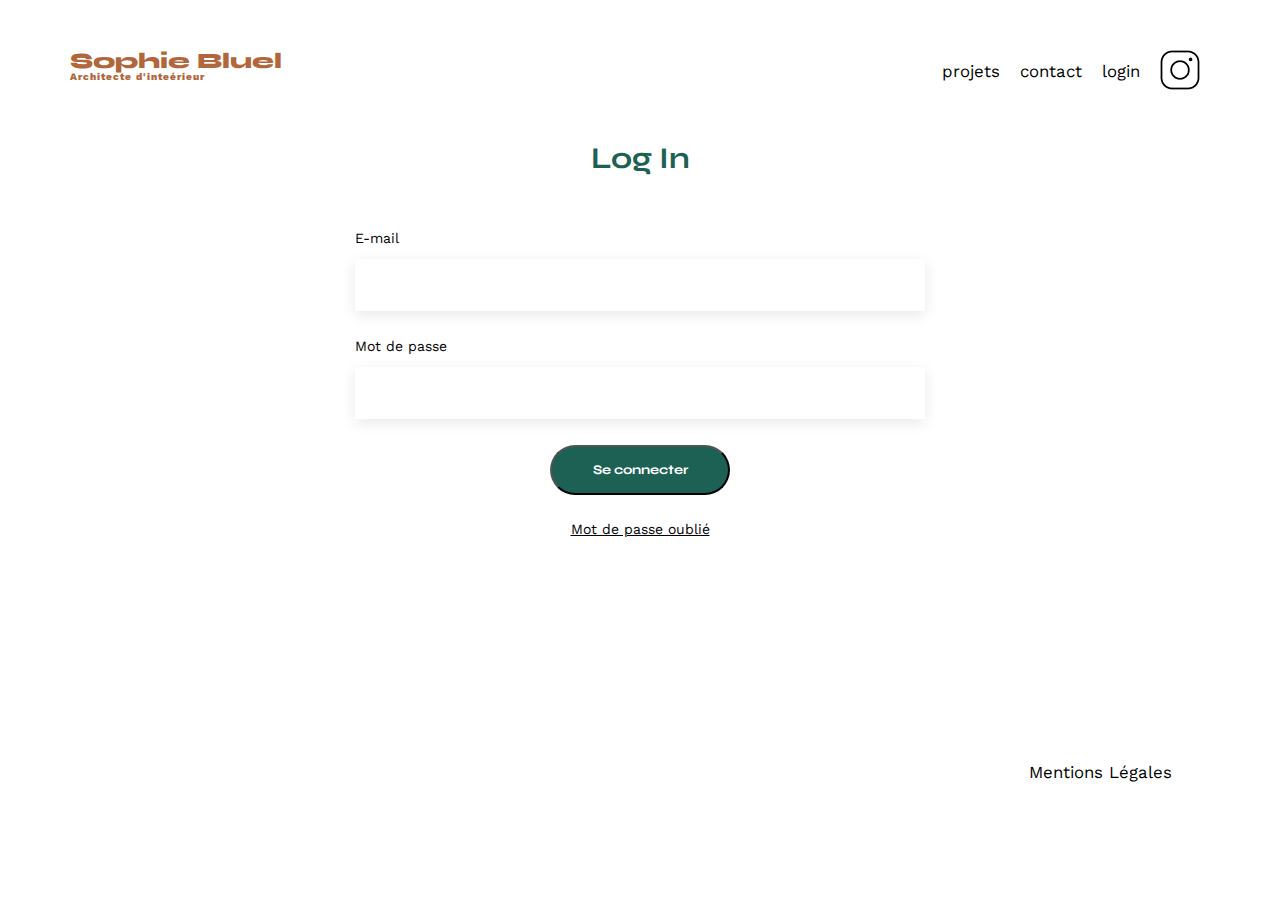
==== FrontEnd/assets/pages/admin.html @ 4a73163d "Ajout de la page de connexion" ====
<!DOCTYPE html>
<html lang="fr">
    <head>
        <meta charset="UTF-8" />
        <title>Sophie Bluel - Architecte d'intérieur</title>
        <meta name="viewport" content="width=device-width, initial-scale=1.0" />
        <link rel="preconnect" href="https://fonts.googleapis.com" />
        <link rel="preconnect" href="https://fonts.gstatic.com" crossorigin />
        <link href="https://fonts.googleapis.com/css2?family=Syne:wght@700;800&family=Work+Sans&display=swap" rel="stylesheet" />
        <meta name="description" content="" />
        <link rel="stylesheet" href="../style.css" />
    </head>
    <body>
        <header>
            <h1>Sophie Bluel <span>Architecte d'inteérieur</span></h1>
            <nav>
                <ul>
                    <li>projets</li>
                    <li>contact</li>
                    <li>login</li>
                    <li><img src="../icons/instagram.png" alt="Instagram" /></li>
                </ul>
            </nav>
        </header>
        <main>
            <section id="admin">
                <h2>Log In</h2>
                <form>
                    <label for="email">E-mail</label>
                    <input type="email" name="email" id="email" required />
                    <label for="password">Mot de passe</label>
                    <input type="password" name="password" id="password" required />
                    <button type="button" onclick="connexion()">Se connecter</button>
                </form>
                <p id="message"></p>
                <a href="#">Mot de passe oublié</a>
            </section>
        </main>
        <footer id="footer__admin">
            <nav>
                <ul>
                    <li>Mentions Légales</li>
                </ul>
            </nav>
        </footer>
        <script src="../scripts/connexion.js"></script>
    </body>
</html>
---- FrontEnd/assets/style.css ----
/* http://meyerweb.com/eric/tools/css/reset/
   v2.0 | 20110126
   License: none (public domain)
*/

html,
body,
div,
span,
applet,
object,
iframe,
h1,
h2,
h3,
h4,
h5,
h6,
p,
blockquote,
pre,
a,
abbr,
acronym,
address,
big,
cite,
code,
del,
dfn,
em,
img,
ins,
kbd,
q,
s,
samp,
small,
strike,
strong,
sub,
sup,
tt,
var,
b,
u,
i,
center,
dl,
dt,
dd,
ol,
ul,
li,
fieldset,
form,
label,
legend,
table,
caption,
tbody,
tfoot,
thead,
tr,
th,
td,
article,
aside,
canvas,
details,
embed,
figure,
figcaption,
footer,
header,
hgroup,
menu,
nav,
output,
ruby,
section,
summary,
time,
mark,
audio,
video {
    margin: 0;
    padding: 0;
    border: 0;
    font-size: 100%;
    font: inherit;
    vertical-align: baseline;
    text-decoration: none;
}
/* HTML5 display-role reset for older browsers */
article,
aside,
details,
figcaption,
figure,
footer,
header,
hgroup,
menu,
nav,
section {
    display: block;
}
body {
    line-height: 1;
}
ol,
ul {
    list-style: none;
}
blockquote,
q {
    quotes: none;
}
blockquote:before,
blockquote:after,
q:before,
q:after {
    content: '';
    content: none;
}
table {
    border-collapse: collapse;
    border-spacing: 0;
}
/** end reset css**/
body {
    max-width: 1140px;
    margin: auto;
    font-family: 'Work Sans';
    font-size: 14px;
}
header {
    display: flex;
    justify-content: space-between;
    margin: 50px 0;
}
section {
    margin: 50px 0;
}

h1 {
    display: flex;
    flex-direction: column;
    font-family: 'Syne';
    font-size: 22px;
    font-weight: 800;
    color: #b1663c;
}

h1 > span {
    font-family: 'Work Sans';
    font-size: 10px;
    letter-spacing: 0.1em;
}

h2,
h5 {
    font-family: 'Syne';
    font-weight: 700;
    font-size: 30px;
    color: #1d6154;
}
nav ul {
    display: flex;
    align-items: center;
    list-style-type: none;
}
nav li {
    padding: 0 10px;
    font-size: 1.2em;
}

li:hover,
a:hover {
    color: #b1663c;
}
#introduction {
    display: flex;
    align-items: center;
}
#introduction figure {
    flex: 1;
}
#introduction img {
    display: block;
    margin: auto;
    width: 80%;
}

#introduction article {
    flex: 1;
}
#introduction h2 {
    margin-bottom: 1em;
}

#introduction p {
    margin-bottom: 0.5em;
}
#portfolio h2 {
    text-align: center;
    margin-bottom: 1em;
}
.gallery {
    width: 100%;
    display: grid;
    grid-template-columns: 1fr 1fr 1fr;
    grid-column-gap: 20px;
    grid-row-gap: 20px;
}

.gallery img {
    width: 100%;
}
#contact,
#admin {
    width: 50%;
    margin: auto;
}
#contact > *,
#admin > * {
    text-align: center;
}
#contact h2,
#admin h2 {
    margin-bottom: 20px;
}
#contact form,
#admin form {
    text-align: left;
    margin-top: 30px;
    display: flex;
    flex-direction: column;
}

#contact input,
#admin input {
    height: 50px;
    font-size: 1.2em;
    border: none;
    box-shadow: 0px 4px 14px rgba(0, 0, 0, 0.09);
}
#contact label,
#admin label {
    margin: 2em 0 1em 0;
}
#contact textarea {
    border: none;
    box-shadow: 0px 4px 14px rgba(0, 0, 0, 0.09);
}

#admin a {
    text-decoration: underline;
    color: black;
    display: flex;
    justify-content: center;
}

#admin a:hover {
    color: #b1663c;
}

input[type='submit'],
button {
    font-family: 'Syne';
    font-weight: 700;
    color: white;
    background-color: #1d6154;
    margin: 2em auto;
    width: 180px;
    text-align: center;
    border-radius: 60px;
    cursor: pointer;
}

button {
    padding: 15px;
}

footer nav ul {
    display: flex;
    justify-content: flex-end;
    margin: 2em;
}

#footer__admin {
    padding-top: 200px;
}

#filterSearch {
    display: flex;
    align-items: center;
    justify-content: center;
}
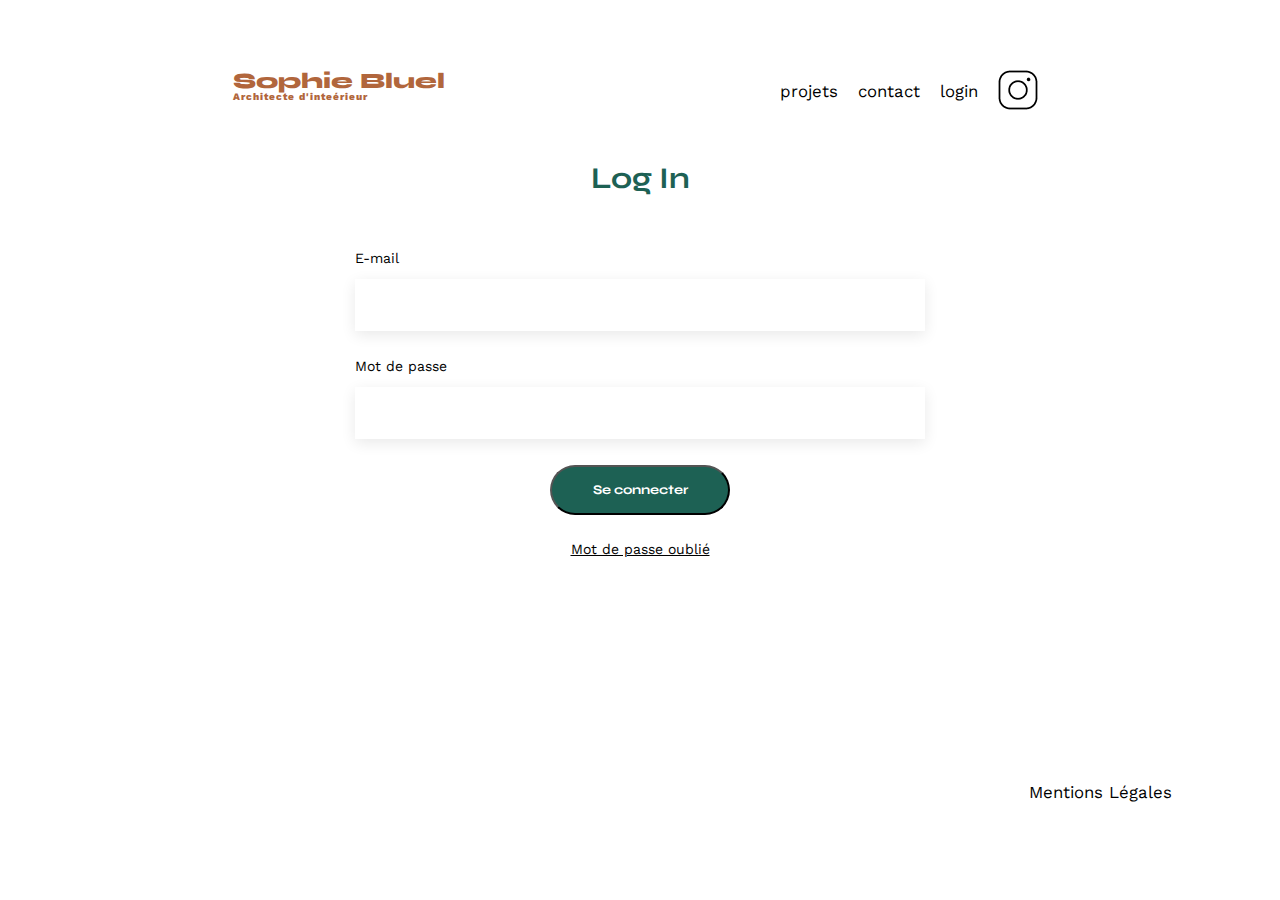
==== commit d794723b: "Ajout modal" ====
--- a/FrontEnd/assets/pages/admin.html
+++ b/FrontEnd/assets/pages/admin.html
@@ -12,15 +12,17 @@
     </head>
     <body>
         <header>
-            <h1>Sophie Bluel <span>Architecte d'inteérieur</span></h1>
-            <nav>
-                <ul>
-                    <li>projets</li>
-                    <li>contact</li>
-                    <li>login</li>
-                    <li><img src="../icons/instagram.png" alt="Instagram" /></li>
-                </ul>
-            </nav>
+            <div class="head">
+                <h1>Sophie Bluel <span>Architecte d'inteérieur</span></h1>
+                <nav>
+                    <ul>
+                        <li><a href="../../index.html">projets</a></li>
+                        <li>contact</li>
+                        <li>login</li>
+                        <li><img src="../icons/instagram.png" alt="Instagram" /></li>
+                    </ul>
+                </nav>
+            </div>
         </header>
         <main>
             <section id="admin">
--- a/FrontEnd/assets/style.css
+++ b/FrontEnd/assets/style.css
@@ -92,6 +92,10 @@
     vertical-align: baseline;
     text-decoration: none;
 }
+
+a {
+    color: black;
+}
 /* HTML5 display-role reset for older browsers */
 article,
 aside,
@@ -137,9 +141,30 @@
 }
 header {
     display: flex;
+    flex-direction: column;
     justify-content: space-between;
     margin: 50px 0;
 }
+
+.edition {
+    min-height: 60px;
+    background: black;
+    display: flex;
+    justify-content: center;
+    gap: 15px;
+    align-items: center;
+}
+
+.edition p {
+    color: white;
+}
+
+.head {
+    display: flex;
+    justify-content: space-around;
+    margin-top: 20px;
+}
+
 section {
     margin: 50px 0;
 }
@@ -214,10 +239,19 @@
     grid-column-gap: 20px;
     grid-row-gap: 20px;
 }
-
-.gallery img {
+.gallery-images {
     width: 100%;
-}
+    display: grid;
+    grid-template-columns: 1fr 1fr 1fr 1fr 1fr;
+    grid-column-gap: 20px;
+    grid-row-gap: 20px;
+}
+
+.gallery img,
+.gallery-images img {
+    width: 100%;
+}
+
 #contact,
 #admin {
     width: 50%;
@@ -267,7 +301,8 @@
 }
 
 input[type='submit'],
-button {
+button[type='button'],
+.send-modal a {
     font-family: 'Syne';
     font-weight: 700;
     color: white;
@@ -279,8 +314,28 @@
     cursor: pointer;
 }
 
-button {
+button,
+.send-modal a {
     padding: 15px;
+}
+
+.edition button {
+    background: white;
+    border-radius: 60px;
+    font-family: Work Sans;
+    font-size: 14px;
+    font-weight: 500;
+    line-height: 16px;
+    letter-spacing: 0em;
+    text-align: center;
+    cursor: pointer;
+}
+
+.edition-modal {
+    display: flex;
+    align-items: baseline;
+    justify-content: center;
+    gap: 15px;
 }
 
 footer nav ul {
@@ -296,5 +351,101 @@
 #filterSearch {
     display: flex;
     align-items: center;
+    justify-content: space-evenly;
+    margin: 20px;
+}
+
+.btn-filter {
+    padding: 10px;
+    min-width: 100px;
+    max-height: 40px;
+    background: white;
+    border: 1px solid #1d6154;
+    border-radius: 60px;
+    color: #1d6154;
+    font-family: Syne;
+    font-size: 16px;
+    font-weight: 700;
+    line-height: 19px;
+    letter-spacing: 0em;
+    text-align: center;
+    cursor: pointer;
+}
+
+.btn-filter.active {
+    background-color: #1d6154;
+    color: white;
+}
+
+.modal {
+    position: fixed;
+    display: flex;
+    display: none;
+    align-items: center;
     justify-content: center;
-}
+    top: 0;
+    left: 0;
+    width: 100%;
+    height: 100%;
+    background: rgba(0, 0, 0, 0.3);
+    animation: fadeIn 0.3s both;
+}
+
+.modal-wrapper {
+    background-color: #ffffff;
+    overflow: auto;
+    width: 600px;
+    max-width: calc(100vw - 20px);
+    max-height: calc(100vh -20px);
+    padding: 20px;
+    border-radius: 10px;
+}
+
+.nav-modal {
+    display: flex;
+    justify-content: flex-end;
+}
+
+.nav-modal svg {
+    cursor: pointer;
+}
+
+.title-modal {
+    font-family: Work Sans;
+    font-size: 26px;
+    font-weight: 400;
+    line-height: 30px;
+    letter-spacing: 0em;
+    text-align: center;
+    margin-bottom: 20px;
+}
+
+.send-modal {
+    display: flex;
+    flex-direction: column;
+    justify-content: center;
+    align-items: center;
+}
+
+.delete-gallery {
+    cursor: pointer;
+    color: #d65353;
+}
+
+@keyframes fadeIn {
+    from {
+        opacity: 0;
+    }
+    to {
+        opacity: 1;
+    }
+}
+
+@keyframes fadeOut {
+    from {
+        opacity: 1;
+    }
+    to {
+        opacity: 0;
+    }
+}
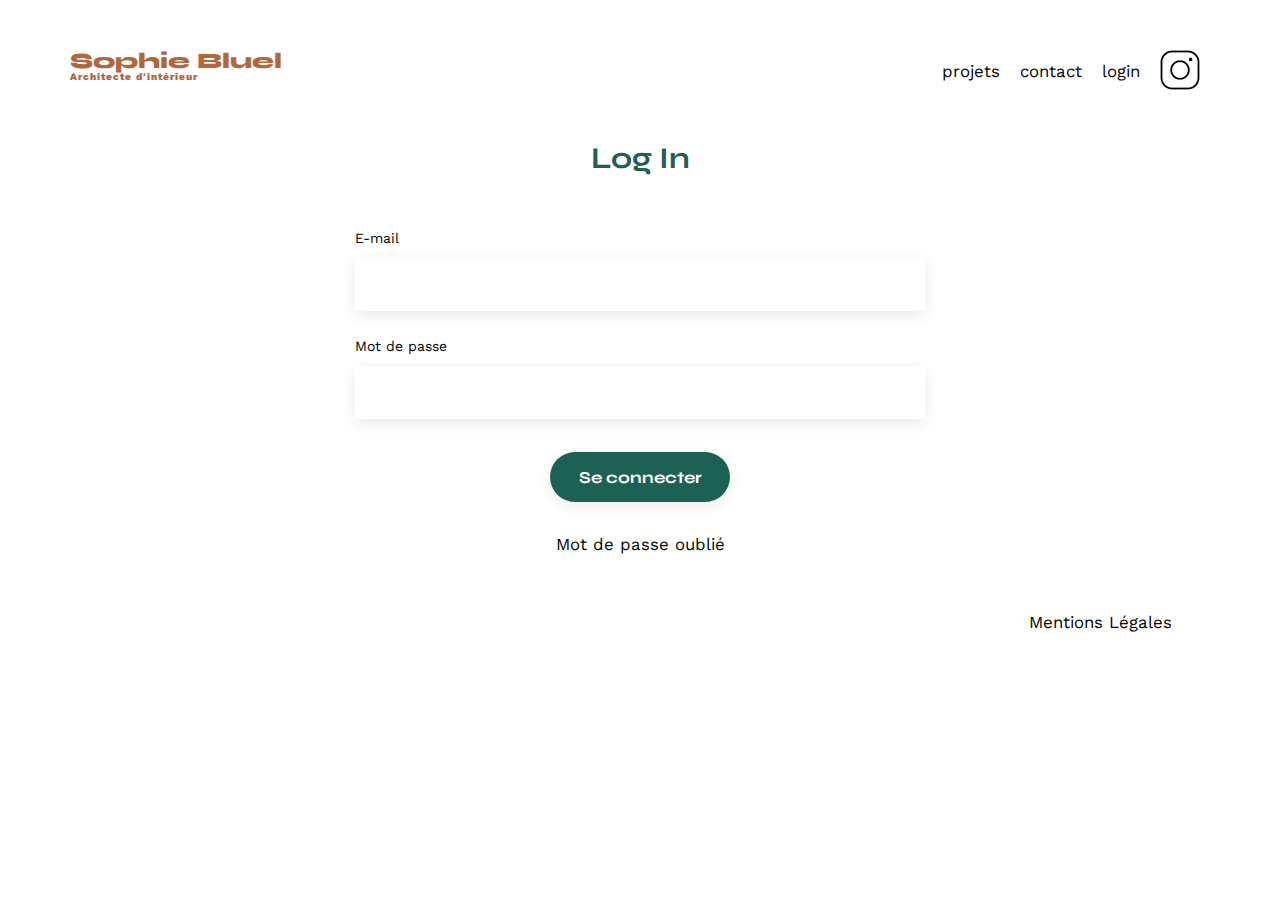
==== commit c1e10bc5: "Fin du projet" ====
--- a/FrontEnd/assets/pages/admin.html
+++ b/FrontEnd/assets/pages/admin.html
@@ -1,3 +1,5 @@
+<!-- LOGIN PAGE-->
+
 <!DOCTYPE html>
 <html lang="fr">
     <head>
@@ -9,42 +11,47 @@
         <link href="https://fonts.googleapis.com/css2?family=Syne:wght@700;800&family=Work+Sans&display=swap" rel="stylesheet" />
         <meta name="description" content="" />
         <link rel="stylesheet" href="../style.css" />
+        <script src="https://code.jquery.com/jquery-3.6.0.min.js"></script>
     </head>
     <body>
         <header>
-            <div class="head">
-                <h1>Sophie Bluel <span>Architecte d'inteérieur</span></h1>
-                <nav>
-                    <ul>
-                        <li><a href="../../index.html">projets</a></li>
-                        <li>contact</li>
-                        <li>login</li>
-                        <li><img src="../icons/instagram.png" alt="Instagram" /></li>
-                    </ul>
-                </nav>
-            </div>
+            <a href="index.html">
+                <h1>Sophie Bluel <span>Architecte d'intérieur</span></h1>
+            </a>
+            <nav>
+                <ul>
+                    <li>projets</li>
+                    <li>contact</li>
+                    <li><a href="login.html">login</a></li>
+                    <li><img src="../icons/instagram.png" alt="Instagram" /></li>
+                </ul>
+            </nav>
         </header>
         <main>
-            <section id="admin">
+            <section id="login">
                 <h2>Log In</h2>
-                <form>
-                    <label for="email">E-mail</label>
-                    <input type="email" name="email" id="email" required />
-                    <label for="password">Mot de passe</label>
-                    <input type="password" name="password" id="password" required />
-                    <button type="button" onclick="connexion()">Se connecter</button>
+                <form id="login-form" novalidate>
+                    <label for="login-email">E-mail</label>
+                    <input id="login-email" type="email" placeholder="" name="email" />
+                    <label for="login-password">Mot de passe</label>
+                    <input id="login-password" type="password" placeholder="" name="password" />
+                    <div>
+                        <input type="submit" value="Se connecter" id="submit-button" class="btn btn-default" />
+                    </div>
                 </form>
-                <p id="message"></p>
-                <a href="#">Mot de passe oublié</a>
+                <p>Mot de passe oublié</p>
             </section>
         </main>
-        <footer id="footer__admin">
+
+        <footer>
             <nav>
                 <ul>
                     <li>Mentions Légales</li>
                 </ul>
             </nav>
         </footer>
+        <script src="../scripts/general.js"></script>
         <script src="../scripts/connexion.js"></script>
+        <script src="../scripts/login.js"></script>
     </body>
 </html>
--- a/FrontEnd/assets/style.css
+++ b/FrontEnd/assets/style.css
@@ -90,11 +90,6 @@
     font-size: 100%;
     font: inherit;
     vertical-align: baseline;
-    text-decoration: none;
-}
-
-a {
-    color: black;
 }
 /* HTML5 display-role reset for older browsers */
 article,
@@ -139,32 +134,67 @@
     font-family: 'Work Sans';
     font-size: 14px;
 }
+
+#navEdition {
+    width: 100%;
+    background-color: black;
+    justify-content: center;
+    align-items: center;
+    padding: 10px 0;
+}
+
+#navEdition li {
+    list-style-type: none;
+    font-family: 'Work Sans';
+    font-style: normal;
+    font-weight: 500;
+    font-size: 14px;
+    line-height: 16px;
+    text-align: center;
+    color: black;
+}
+
+#navEdition li.liblack {
+    color: white;
+}
+
+#navEdition li.publier {
+    line-height: 30px;
+    text-align: center;
+    background-color: white;
+    text-align: center;
+    border-radius: 60px;
+}
+
+.isLoggedIn {
+    display: none;
+}
+.isLoggedIn:hover {
+    color: #b1663c;
+}
+
+.isLoggedOut:hover {
+    color: #b1663c;
+}
+.show {
+    display: flex;
+}
+
+.hide {
+    display: none;
+}
+
+.error {
+    display: inline-block;
+    color: red;
+    font-weight: bold;
+}
+
 header {
     display: flex;
-    flex-direction: column;
     justify-content: space-between;
     margin: 50px 0;
 }
-
-.edition {
-    min-height: 60px;
-    background: black;
-    display: flex;
-    justify-content: center;
-    gap: 15px;
-    align-items: center;
-}
-
-.edition p {
-    color: white;
-}
-
-.head {
-    display: flex;
-    justify-content: space-around;
-    margin-top: 20px;
-}
-
 section {
     margin: 50px 0;
 }
@@ -184,8 +214,7 @@
     letter-spacing: 0.1em;
 }
 
-h2,
-h5 {
+h2 {
     font-family: 'Syne';
     font-weight: 700;
     font-size: 30px;
@@ -199,12 +228,18 @@
 nav li {
     padding: 0 10px;
     font-size: 1.2em;
-}
-
-li:hover,
-a:hover {
+    cursor: pointer;
+}
+
+li:hover {
     color: #b1663c;
 }
+
+a {
+    text-decoration: none;
+    color: black;
+}
+
 #introduction {
     display: flex;
     align-items: center;
@@ -228,60 +263,88 @@
 #introduction p {
     margin-bottom: 0.5em;
 }
+
+.finintroduction {
+    margin: 5px 0 0 57px;
+}
+
 #portfolio h2 {
     text-align: center;
-    margin-bottom: 1em;
-}
+}
+
+button {
+    font-weight: 700;
+    font-size: 16px;
+    line-height: 19.2px;
+    margin: 20px 10px 40px 0;
+    padding: 5px 15px 5px 15px;
+    border-radius: 60px;
+    border: 1px solid #1d6154;
+    background-color: white;
+    color: #1d6154;
+    position: relative;
+    left: 30%;
+    cursor: pointer;
+}
+
+.activated {
+    background-color: #1d6154;
+    color: white;
+}
+
+#divProjets {
+    display: flex;
+    align-items: center;
+    justify-content: center;
+    margin-bottom: 15px;
+}
+
+#modalEdition {
+    padding-left: 10px;
+}
+
 .gallery {
     width: 100%;
     display: grid;
+    align-items: center;
     grid-template-columns: 1fr 1fr 1fr;
     grid-column-gap: 20px;
     grid-row-gap: 20px;
 }
-.gallery-images {
+
+.gallery img {
     width: 100%;
-    display: grid;
-    grid-template-columns: 1fr 1fr 1fr 1fr 1fr;
-    grid-column-gap: 20px;
-    grid-row-gap: 20px;
-}
-
-.gallery img,
-.gallery-images img {
-    width: 100%;
-}
-
-#contact,
-#admin {
+}
+
+h3 {
+    margin-top: 10px;
+}
+
+#contact {
     width: 50%;
     margin: auto;
 }
-#contact > *,
-#admin > * {
-    text-align: center;
-}
-#contact h2,
-#admin h2 {
+#contact > * {
+    text-align: center;
+}
+#contact h2 {
     margin-bottom: 20px;
 }
-#contact form,
-#admin form {
+#contact form {
     text-align: left;
     margin-top: 30px;
     display: flex;
     flex-direction: column;
 }
 
-#contact input,
-#admin input {
+#contact input {
     height: 50px;
     font-size: 1.2em;
     border: none;
     box-shadow: 0px 4px 14px rgba(0, 0, 0, 0.09);
-}
-#contact label,
-#admin label {
+    cursor: pointer;
+}
+#contact label {
     margin: 2em 0 1em 0;
 }
 #contact textarea {
@@ -289,20 +352,7 @@
     box-shadow: 0px 4px 14px rgba(0, 0, 0, 0.09);
 }
 
-#admin a {
-    text-decoration: underline;
-    color: black;
-    display: flex;
-    justify-content: center;
-}
-
-#admin a:hover {
-    color: #b1663c;
-}
-
-input[type='submit'],
-button[type='button'],
-.send-modal a {
+input[type='submit'] {
     font-family: 'Syne';
     font-weight: 700;
     color: white;
@@ -311,31 +361,6 @@
     width: 180px;
     text-align: center;
     border-radius: 60px;
-    cursor: pointer;
-}
-
-button,
-.send-modal a {
-    padding: 15px;
-}
-
-.edition button {
-    background: white;
-    border-radius: 60px;
-    font-family: Work Sans;
-    font-size: 14px;
-    font-weight: 500;
-    line-height: 16px;
-    letter-spacing: 0em;
-    text-align: center;
-    cursor: pointer;
-}
-
-.edition-modal {
-    display: flex;
-    align-items: baseline;
-    justify-content: center;
-    gap: 15px;
 }
 
 footer nav ul {
@@ -344,108 +369,232 @@
     margin: 2em;
 }
 
-#footer__admin {
-    padding-top: 200px;
-}
-
-#filterSearch {
-    display: flex;
-    align-items: center;
-    justify-content: space-evenly;
-    margin: 20px;
-}
-
-.btn-filter {
-    padding: 10px;
-    min-width: 100px;
-    max-height: 40px;
-    background: white;
-    border: 1px solid #1d6154;
+/* Page de login */
+
+#login {
+    width: 50%;
+    margin: auto;
+}
+#login > * {
+    text-align: center;
+}
+#login h2 {
+    margin-bottom: 20px;
+}
+#login form {
+    text-align: left;
+    margin-top: 30px;
+    display: flex;
+    flex-direction: column;
+}
+
+#login input {
+    height: 50px;
+    font-size: 1.2em;
+    border: none;
+    box-shadow: 0px 4px 14px rgba(0, 0, 0, 0.09);
+}
+#login label {
+    margin: 2em 0 1em 0;
+}
+#login textarea {
+    border: none;
+    box-shadow: 0px 4px 14px rgba(0, 0, 0, 0.09);
+}
+
+input[type='submit'] {
+    font-family: 'Syne';
+    font-weight: 700;
+    color: white;
+    background-color: #1d6154;
+    margin: 2em auto;
+    width: 180px;
+    text-align: center;
     border-radius: 60px;
-    color: #1d6154;
-    font-family: Syne;
-    font-size: 16px;
+    display: flex;
+    justify-content: center;
+}
+
+#login p {
+    text-align: center;
+    height: 50px;
+    font-size: 1.2em;
+}
+
+/* Page modale 
+
+/* The Modal (background) */
+.modal {
+    position: fixed; /* Stay in place */
+    display: flex;
+    align-items: center;
+    justify-content: center;
+    z-index: 1; /*Sit on top */
+    left: 0;
+    top: 0;
+    width: 100%; /* Full width */
+    height: 100%; /* Full height */
+    /*background-color: rgb(0,0,0); /* Fallback color */
+    background-color: rgba(0, 0, 0, 0.4); /* Black w/ opacity */
+}
+
+/* Modal Content/Box */
+.modalContent {
+    background-color: #fff;
+    border-radius: 10px;
+    width: 600px;
+    max-width: calc(100vw-20px);
+    max-height: calc(100vh-20px);
+    padding: 50px;
+    overflow: auto; /* Enable scroll if needed */
+}
+
+/*The Close Button */
+.closeModal {
+    color: black;
+    float: right;
+    font-size: 18px;
+    font-weight: bold;
+}
+
+.closeModal:hover,
+.closeModal:focus {
+    color: black;
+    text-decoration: none;
+    cursor: pointer;
+}
+
+.modalContent button {
+    display: flex;
+}
+
+#ajout-image {
+    background-color: #1d6154;
+    color: #fff;
+    margin: 20px 0px 10px 0px;
+}
+
+#supprimer-gallery {
+    color: red;
+    border: none;
+    font-weight: 400;
+    margin: 0;
+}
+
+.modalPhoto h2 {
+    margin-bottom: 15px;
+}
+
+.modalGallery {
+    display: flex;
+    flex-wrap: wrap;
+    align-items: center;
+    justify-content: space-between;
+    width: 100%;
+}
+
+.figureModal {
+    width: 20%;
+    display: grid;
+    justify-content: center;
+    margin-bottom: 5px;
+}
+
+.imgModal {
+    position: relative;
+}
+.figCaption {
+    position: relative;
+    cursor: pointer;
+}
+
+.figCaption:hover {
+    color: #b1663c;
+}
+
+.deleteTrashIcon {
+    position: absolute;
+    padding: 5px;
+    margin: 5px 0 0 80px;
+    background-color: black;
+    color: #fff;
+    cursor: pointer;
+}
+
+/* Form photos */
+
+.modalAjout h2 {
+    margin-bottom: 15px;
+}
+
+#ajoutPhoto-form {
+    width: 80%;
+    margin: auto;
+    display: grid;
+}
+
+#imgContainer {
+    display: flex;
+    flex-direction: column;
+    align-items: center;
+    width: 100%;
+    padding: 20px 0 20px 0;
+    background-color: #e8f1f6;
+}
+
+#ajoutPhotoIcon {
+    font-size: 50px;
+    color: #b9c5cc;
+}
+
+#imgPreview {
+    width: 100px;
+    display: block;
+}
+
+#arrowBack {
+    cursor: pointer;
+}
+
+#ajoutPhotoLabel {
+    font-family: 'Syne';
     font-weight: 700;
-    line-height: 19px;
-    letter-spacing: 0em;
-    text-align: center;
-    cursor: pointer;
-}
-
-.btn-filter.active {
-    background-color: #1d6154;
-    color: white;
-}
-
-.modal {
-    position: fixed;
-    display: flex;
-    display: none;
-    align-items: center;
+    color: #306685;
+    background-color: #cbd6dc;
+    margin: 2em auto;
+    width: 180px;
+    line-height: 50px;
+    text-align: center;
+    border-radius: 60px;
+    display: flex;
     justify-content: center;
-    top: 0;
-    left: 0;
-    width: 100%;
-    height: 100%;
-    background: rgba(0, 0, 0, 0.3);
-    animation: fadeIn 0.3s both;
-}
-
-.modal-wrapper {
-    background-color: #ffffff;
-    overflow: auto;
-    width: 600px;
-    max-width: calc(100vw - 20px);
-    max-height: calc(100vh -20px);
-    padding: 20px;
-    border-radius: 10px;
-}
-
-.nav-modal {
-    display: flex;
-    justify-content: flex-end;
-}
-
-.nav-modal svg {
-    cursor: pointer;
-}
-
-.title-modal {
-    font-family: Work Sans;
-    font-size: 26px;
-    font-weight: 400;
-    line-height: 30px;
-    letter-spacing: 0em;
-    text-align: center;
-    margin-bottom: 20px;
-}
-
-.send-modal {
-    display: flex;
-    flex-direction: column;
-    justify-content: center;
-    align-items: center;
-}
-
-.delete-gallery {
-    cursor: pointer;
-    color: #d65353;
-}
-
-@keyframes fadeIn {
-    from {
-        opacity: 0;
-    }
-    to {
-        opacity: 1;
-    }
-}
-
-@keyframes fadeOut {
-    from {
-        opacity: 1;
-    }
-    to {
-        opacity: 0;
-    }
-}
+    cursor: pointer;
+}
+
+#ajoutPhoto-form input,
+select {
+    height: 50px;
+    font-size: 1.2em;
+    border: none;
+    box-shadow: 0px 4px 14px rgba(0, 0, 0, 0.09);
+}
+#ajoutPhoto-form label {
+    margin: 2em 0 1em 0;
+}
+#ajoutPhoto-form textarea {
+    border: none;
+    box-shadow: 0px 4px 14px rgba(0, 0, 0, 0.09);
+}
+
+#categoriePhoto {
+    color: black;
+    cursor: pointer;
+}
+
+.btn {
+    cursor: pointer;
+}
+
+.validerBtnFalse {
+    background-color: #a7a7a7 !important;
+}
